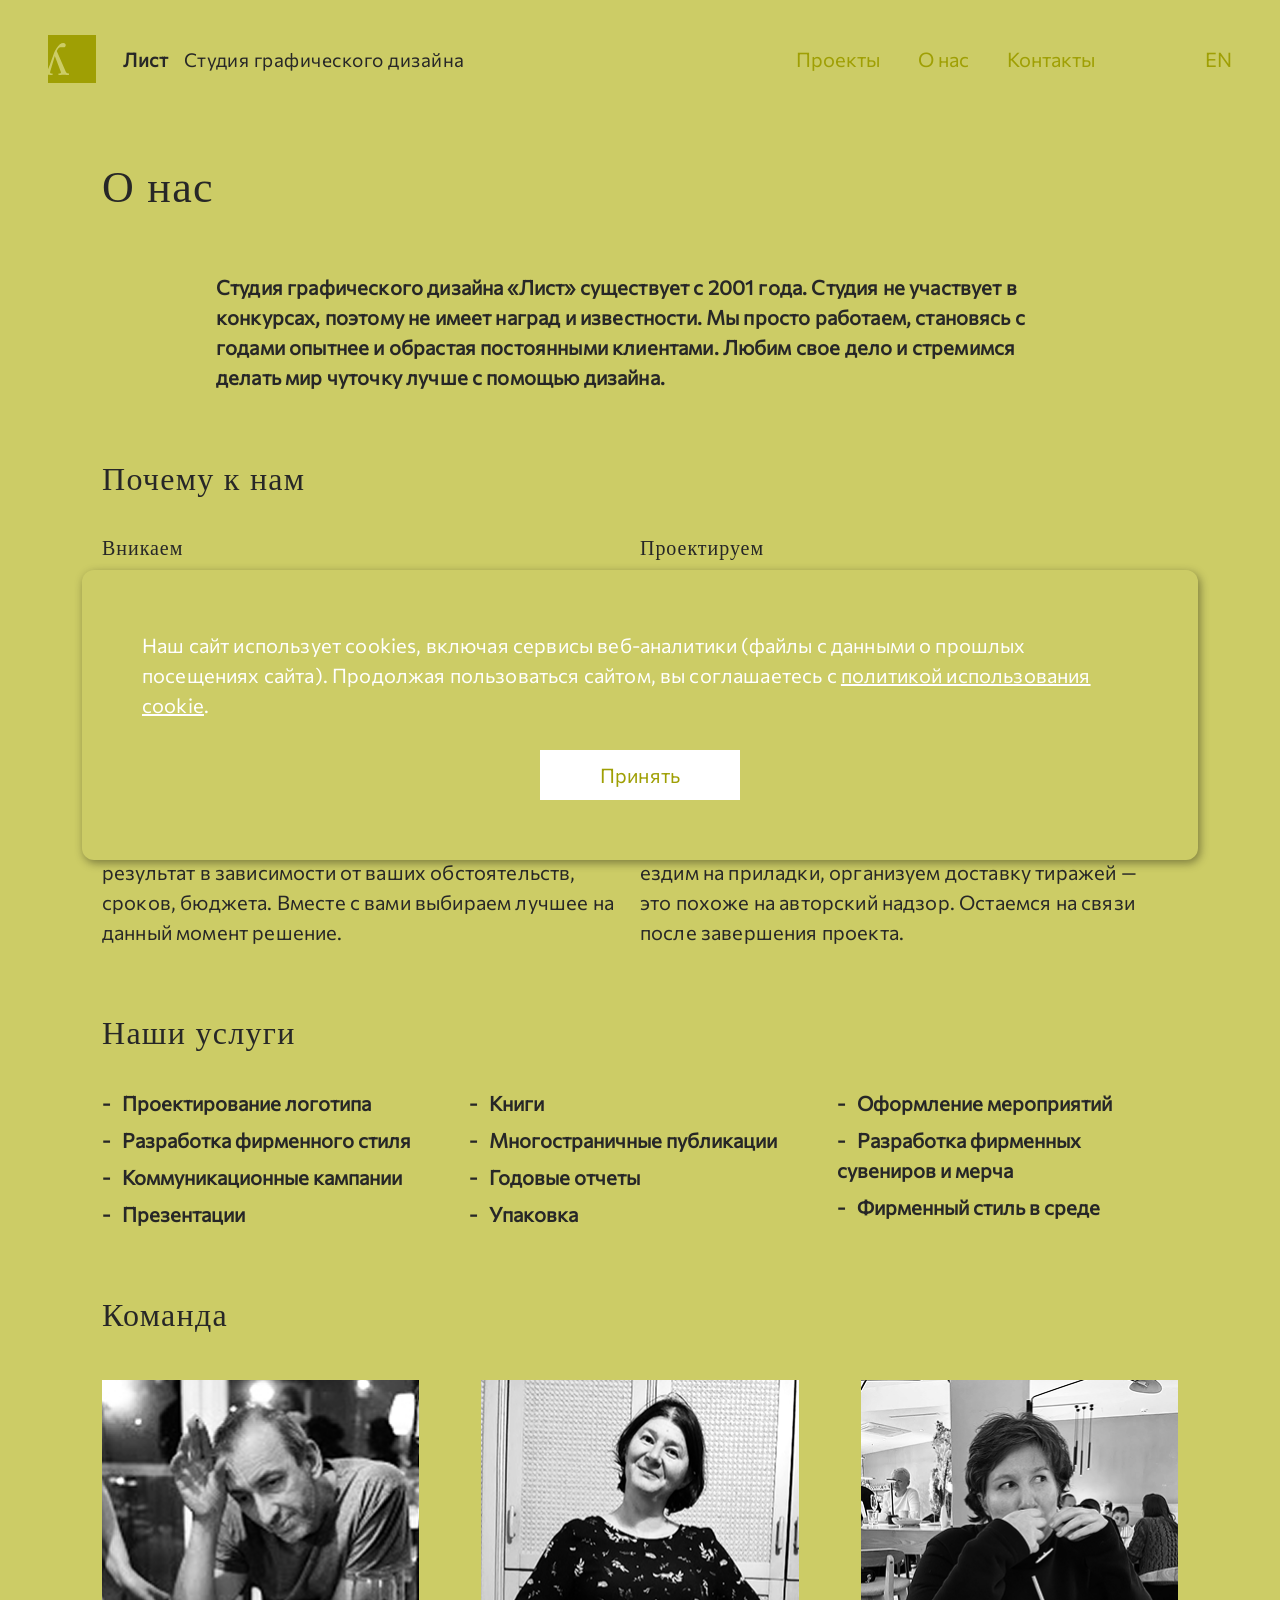
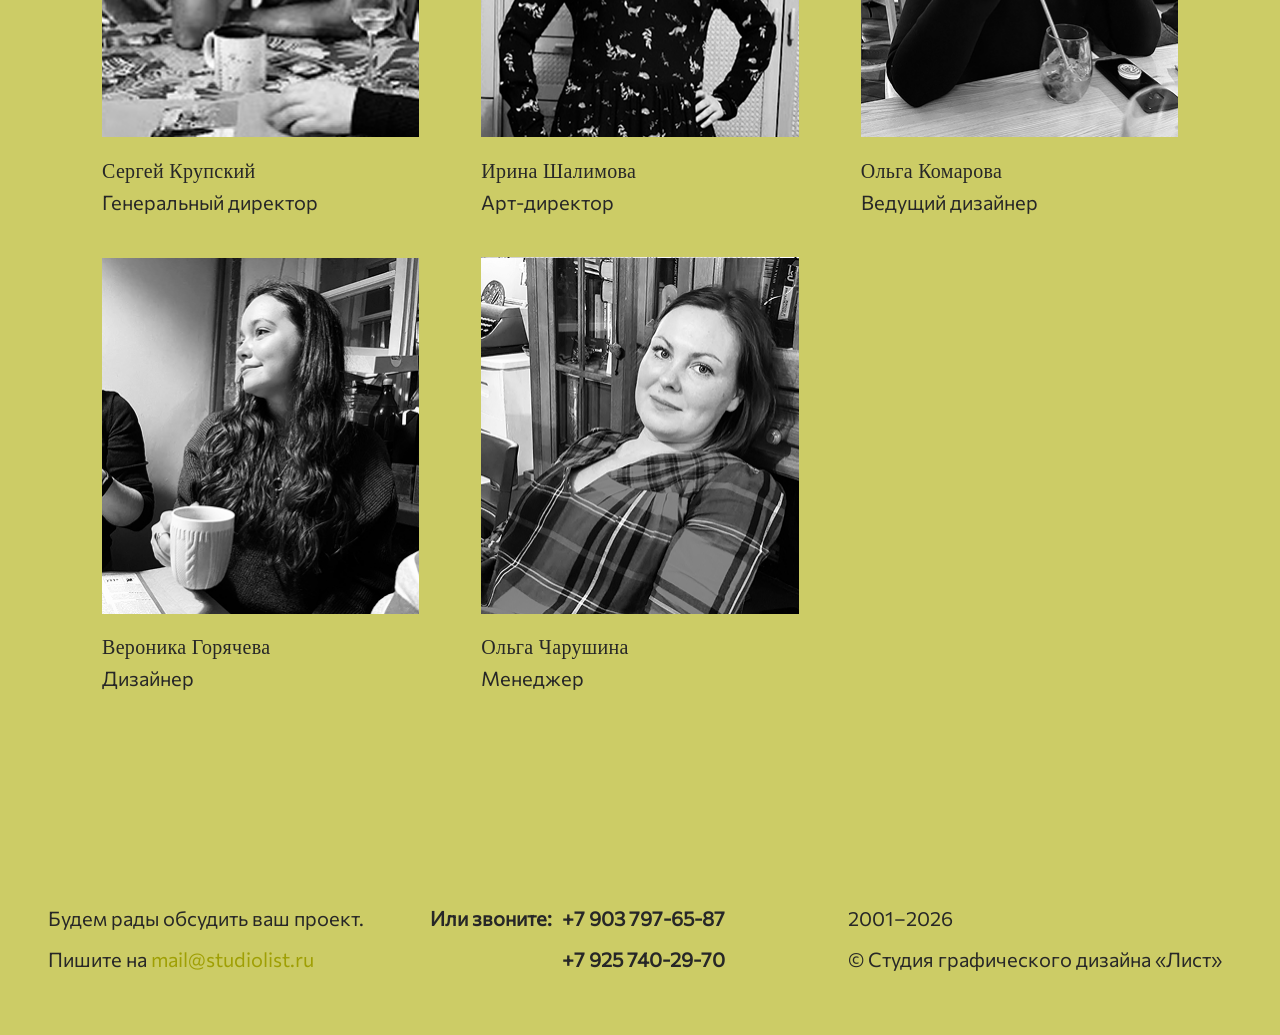
==== about.html @ 69c2a9f3 "first commit" ====
<!DOCTYPE html>
<html lang="ru">
<head>
    <meta charset="UTF-8">
    <meta name="viewport" content="width=device-width, initial-scale=1.0">
    <title>Document</title>
    <link rel="stylesheet" href="../assets/styles/normalize.css">
    <link rel="stylesheet" href="../assets/components/slider/itc-slider.css">
    <link rel="stylesheet" href="../assets/styles/main.css">
</head>
<body id="about" class="page-content">
    <!-- Header -->
    <header class="header">

        <div class="container">
            <nav class="navbar">
                <a href="/" class="logo-link">
                    <div class="logo">
                        <div class="img-logo">
                            <svg width="48" height="48" viewBox="0 0 40 40" fill="none" xmlns="http://www.w3.org/2000/svg">
                                <path d="M0 0V28.6158L1.47352 24.9114C2.45321 22.2346 3.42493 19.5658 4.40462 16.8811C5.71087 13.2324 6.19673 12.4836 7.25607 10.7787C8.95261 8.06214 10.7845 6.65206 12.7599 6.5724C13.3174 6.5485 13.7794 6.71579 14.1617 7.05835C14.5281 7.40092 14.7431 7.79924 14.7511 8.26927C14.775 8.7632 14.6635 9.16949 14.4484 9.49612C14.1219 9.96614 13.6041 10.2211 12.9112 10.2609L10.3305 10.2211C9.23138 10.2768 8.21983 11.3045 7.31979 13.328C7.30386 13.3679 7.2959 13.3997 7.27997 13.4316L14.7431 30.4402C14.9821 30.942 15.1971 31.2687 15.4042 31.4439C15.7547 31.7228 16.4397 31.9299 17.4592 32.0733V33.3639H15.5954C14.8068 33.1806 13.9546 33.093 13.0307 33.093C12.1864 33.093 11.374 33.1806 10.6014 33.3639H8.72162V32.0733H9.06412C9.41458 32.0733 9.71724 32.0574 9.98009 32.0175C10.2589 31.9697 10.458 31.8821 10.5934 31.7387C10.7129 31.5953 10.7766 31.4121 10.7766 31.189C10.7766 30.9341 10.7129 30.6871 10.5775 30.4402L5.67105 17.5901L1.87176 30.3764C1.81601 30.6075 1.75229 30.8544 1.69654 31.1173C1.69654 31.4041 1.83194 31.6351 2.11868 31.8104C2.39745 31.9857 2.88331 32.0733 3.60016 32.0733H3.81521V33.3639H1.92752C1.40183 33.1806 0.80446 33.093 0.127439 33.093C0.0796495 33.093 0.0398248 33.101 0 33.101V40H40V0H0Z" fill="#9F9F04"/>
                            </svg>
                        </div>
                        <h3 class="title-logo">
                            Лист
                        </h3>
                        <h3 class="text-logo">Студия графического дизайна</h3>
                    </div>
                </a>
                <!-- Хак для мобильного меню (checkbox) -->
                <input type="checkbox" id="menu-toggle">
                <label for="menu-toggle" class="menu-icon"></label>
                
                <ul class="menu-links">
                    <li><a href="projects.html">Проекты</a></li>
                    <li><a href="about.html">О нас</a></li>
                    <li><a href="contacts.html">Контакты</a></li>
                    <li class="lang"><a href="#">EN</a></li>
                    <div class="underbar"></div>
                </ul>
            </nav>
        </div>
    </header>



    <div class="main">

        <!-- О нас -->

        <section class="about">
            <div class="container-text">

                <h1 class="page-title">
                    О нас
                </h1>

                <div class="intro">
                    <p>
                        Студия графического дизайна «Лист» существует с 2001 года. Студия не участвует в конкурсах, поэтому не имеет наград и известности. Мы просто работаем, становясь с годами опытнее  и обрастая постоянными клиентами. Любим свое дело и стремимся делать мир чуточку лучше с помощью дизайна.
                    </p>
                </div>

                <div class="why-we">

                    <h2>Почему к нам</h2>

                    <div class="col-2">
                        <div>
                            <h3>
                                Вникаем
                            </h3>
                            <p>
                                Нам интересно то, чем вы занимаетесь. Вне зависимости от масштаба вашего бизнеса. Мы внимательно слушаем, погружаемся в детали и не бываем равнодушны. 
                            </p>
                        </div>
                        <div>
                            <h3>
                                Проектируем
                            </h3>
                            <p>
                                Мы разрабатываем как системные графические решения, так и отдельные продукты. Тщательно и грамотно. Всегда можем аргументировать, почему сделали так, а не иначе. Уделяем внимание деталям.
                            </p>
                        </div>
                        <div>
                            <h3>
                                Обсуждаем
                            </h3>
                            <p>
                                Мы предлагаем разные варианты решений и разные подходы. Ищем несколько способов получить результат в зависимости от ваших обстоятельств, сроков, бюджета. Вместе с вами выбираем лучшее на данный момент решение.
                            </p>
                        </div>
                        <div>
                            <h3>
                                Доводим до конца
                            </h3>
                            <p>
                                Помогаем вам получить результат на всех носителях, которые вам нужны. Сопровождаем производство, ездим на приладки, организуем доставку тиражей — это похоже на авторский надзор. Остаемся на связи после завершения проекта.
                            </p>
                        </div>
                    </div>
                </div>

                <div class="services">

                    <h2>Наши услуги</h2>

                    <div class="col-3">
                        <div>
                            <ul>
                                <li>Проектирование логотипа</li>
                                <li>Разработка фирменного стиля</li>
                                <li>Коммуникационные кампании</li>
                                <li>Презентации</li>
                            </ul>
                        </div>
                        <div>
                            <ul>
                                <li>Книги</li>
                                <li>Многостраничные публикации</li>
                                <li>Годовые отчеты</li>
                                <li>Упаковка</li>
                            </ul>
                        </div>
                        <div>
                            <ul>
                                <li>Оформление мероприятий</li>
                                <li>Разработка фирменных сувениров и мерча</li>
                                <li>Фирменный стиль в среде</li>
                            </ul>
                        </div>
                    </div>
                </div>


                <div class="team">
                    <h2>Команда</h2>
                    <div class="col-3">

                        <div class="team-item">
                            <img src="assets/img/team_1.png" alt="">
                            <h3>Сергей Крупский</h3>
                            <span>Генеральный директор</span>
                        </div>

                        <div class="team-item">
                            <img src="assets/img/team_2.png" alt="">
                            <h3>Ирина Шалимова</h3>
                            <span>Арт-директор</span>
                        </div>

                        <div class="team-item">
                            <img src="assets/img/team_3.png" alt="">
                            <h3>Ольга Комарова</h3>
                            <span>Ведущий дизайнер</span>
                        </div>

                        <div class="team-item">
                            <img src="assets/img/team_4.png" alt="">
                            <h3>Вероника Горячева</h3>
                            <span>Дизайнер</span>
                        </div>

                        <div class="team-item">
                            <img src="assets/img/team_5.png" alt="">
                            <h3>Ольга Чарушина</h3>
                            <span>Менеджер</span>
                        </div>

                    </div>
                </div>

            </div>
        </section>


    </div>



    <footer class="footer">
        <div class="container">
            <div class="footer-flex"><div class="footer-flex-2">
                <div class="footer-col-1">
                    <p>
                        Будем рады обсудить ваш проект.
                    </p>
                    <p>
                        Пишите на <a href="mailto:mail@studiolist.ru">mail@studiolist.ru</a>
                    </p>
                </div>
                <div class="footer-col-2">
                    <div>
                        <p>
                            Или звоните: 
                        </p>
                    </div>
                    <div>
                        <p>
                            +7 903 797-65-87
                        </p>
                        <p>
                            +7 925 740-29-70
                        </p>
                    </div>
                </div></div>
                <div class="footer-col-3">
                    <p>
                        2001–2026
                    </p>
                    <p>
                        © Студия графического дизайна «Лист» 
                    </p>
                </div>
            </div>
        </div>
    </footer>

    <!-- START Cookie-Alert -->
    <div id="cookie_note">
        <p>Наш сайт использует cookies, включая сервисы веб-аналитики (файлы с данными о прошлых посещениях сайта). Продолжая пользоваться сайтом, вы соглашаетесь с <a href="/policy-cookie.html">политикой использования cookie</a>.</p>
        <button class="button cookie_accept">Принять</button>
    </div>
    <!-- END Cookie-Alert -->

    
    <!-- Подключение JavaScript -->
    <script src="../assets/components/slider/itc-slider.js" defer></script>
    <script src="../assets/scripts/scripts.js"></script>


</body>
</html>
---- assets/components/slider/itc-slider.css ----
/**
 * ItcSlider
 * @version 1.0.1
 * @author https://github.com/itchief
 * @copyright Alexander Maltsev 2020 - 2023
 * @license MIT (https://github.com/itchief/ui-components/blob/master/LICENSE)
 * @tutorial https://itchief.ru/javascript/slider
 */

.itc-slider {
  position: relative;
}

.itc-slider-wrapper {
  overflow: hidden;
  background-color: #eee;
}

.itc-slider-items {
  display: flex;
  transition: transform 0.5s ease;
  will-change: transform;
}

.itc-slider-transition-none {
  transition: none;
}

.itc-slider-item {
  flex: 0 0 100%;
  max-width: 100%;
  user-select: none;
  will-change: transform;
}

/* кнопки влево и вправо */
.itc-slider-btn {
  position: absolute;
  top: 50%;
  display: flex;
  justify-content: center;
  align-items: center;
  width: 40px;
  height: 50px;
  color: #fff;
  text-align: center;
  background: rgb(0 0 0 / 20%);
  border: none;
  transform: translateY(-50%);
  cursor: pointer;
}

.itc-slider-btn-hide {
  display: none;
}

.itc-slider-btn-prev {
  left: 0;
}

.itc-slider-btn-next {
  right: 0;
}

.itc-slider-btn:hover,
.itc-slider-btn:focus {
  color: #fff;
  text-decoration: none;
  background: rgb(0 0 0 / 30%);
  outline: 0;
}

.itc-slider-btn::before {
  content: "";
  display: inline-block;
  width: 20px;
  height: 20px;
  background: transparent no-repeat center center;
  background-size: 100% 100%;
}

.itc-slider-btn-prev::before {
  background-image: url("data:image/svg+xml;charset=utf8,%3Csvg xmlns='http://www.w3.org/2000/svg' fill='%23fff' viewBox='0 0 8 8'%3E%3Cpath d='M5.25 0l-4 4 4 4 1.5-1.5-2.5-2.5 2.5-2.5-1.5-1.5z'/%3E%3C/svg%3E");
}

.itc-slider-btn-next::before {
  background-image: url("data:image/svg+xml;charset=utf8,%3Csvg xmlns='http://www.w3.org/2000/svg' fill='%23fff' viewBox='0 0 8 8'%3E%3Cpath d='M2.75 0l-1.5 1.5 2.5 2.5-2.5 2.5 1.5 1.5 4-4-4-4z'/%3E%3C/svg%3E");
}

/* индикаторы */
.itc-slider-indicators {
  position: absolute;
  right: 24px;
  bottom: 8px;
  z-index: 15;
  display: flex;
  justify-content: center;
  padding-left: 0;
  list-style: none;
}

.itc-slider-indicator {
  flex: 0 1 auto;
  box-sizing: content-box;
  width: 10px;
  height: 10px;
  border-radius: 50%;
  margin-right: 12px;
  margin-left: 13px;
  text-indent: -999px;
  background-color: rgb(255 255 255 / 20%);
  background-clip: padding-box;
  border: 1px solid #fff;
  cursor: pointer;
}

.itc-slider-indicator-active {
  background-color: rgb(255 255 255 / 90%);
}

.itc-slider-text {
  position: absolute;
    left: 41px;
    bottom: 24px;
  color: #fff;
}

.itc-slider-text h3 {

  font-family: 'Merriweather', serif;
  font-style: normal;
  font-weight: 100;
  font-size: 20px;
  line-height: 28px;
  color: #FFFFFF;
  letter-spacing: 0.03rem;
    margin-bottom: 12px;

}

.itc-slider-tags {
  display: flex;
}

.itc-slider-tag {
display: block;
border: 1px solid #fff;
padding: 0 8px;
margin-right: 11px;
border-radius: 15px;
font-family: 'Merriweather-Italic', serif;
font-style: italic;
font-weight: 400;
font-size: 14px;
line-height: 28px;
color: #FFFFFF;
  letter-spacing: 0.02rem;
}

@media screen and (max-width: 480px) {
  .itc-slider-text {
    display: none;
  }
}

/* ============================= */
/* FADE EFFECT */
/* ============================= */

.itc-slider-effect-fade .itc-slider-items {
  display: block;
  position: relative;
  transform: none !important;
}

.itc-slider-effect-fade .itc-slider-item {
  position: absolute;
  top: 0;
  left: 0;
  opacity: 0;
  transition: opacity 0.6s ease, filter 0.6s ease;
  width: 100%;
  filter: blur(8px);
}

.itc-slider-effect-fade .itc-slider-item.itc-slider-item-active {
  position: relative;
  opacity: 1;
  z-index: 2;
  filter: blur(0);
}
---- assets/styles/main.css ----
/* General */

:root {

    --mustard: #CCCC66;
    --mustard-dark: #9F9F04;
    --black: #272727;
    --grey: #D9D9D9;
    --grey-dark: #9D9D9D;
    --white: #fff;
    --cookie-bg-color: #E5E5E5;

    
    --accent-color: #fff;
    /* --header-color: rgba(255, 255, 255, 0.85); */
    --text-color: #272727;
    --link-menu-color: #9F9F04;
    --logo-tags-color: #CCCC66;
    --bg-img: none;
    
}


html {
    box-sizing: border-box;
}
 *, *::before, *::after {
    box-sizing: inherit;
}

body {
    display: flex;
    flex-direction: column;
    min-height: 100vh; /* Минимальная высота - вся видимая область */
    margin: 0;
    margin-top: 163px;
}

body, body .header {
    background-color: var(--accent-color);
}

.main {
  flex-grow: 1; /* Контент растягивается */
}

.footer {
  flex-shrink: 0; /* Футер не сжимается */
}

.container {
    max-width: 1440px;
    width: 100%;
    padding: 0 48px;
    margin: 0 auto;
}


.container-text {
    max-width: 1116px;
    padding: 0 20px;
    margin: 0 auto;
}


a {
    color: var(--link-menu-color);
    text-decoration: none;
}
a:hover {
    text-decoration: underline;
}

p, span {
    font-family: 'Commissioner', sans-serif;
    font-style: normal;
    font-weight: 400;
    font-size: 20px;
    line-height: 30px;
    color: var(--text-color);
    letter-spacing: 0.01rem;
    margin-top: 0;
}
p {
    margin-bottom: 10px;
}

h2 {
    font-family: 'Merriweather', serif;
    font-style: normal;
    font-weight: 400;
    font-size: 32px;
    line-height: 50px;
    color: var(--text-color);
    letter-spacing: 0.08rem;
    margin-bottom: 30px;
}

h3 {
    font-family: 'Merriweather', serif;
    font-style: normal;
    font-weight: 400;
    font-size: 20px;
    line-height: 28px;
    font-feature-settings: 'cpsp' on;
    color: var(--text-color);
    letter-spacing: 0.06rem;
    margin-bottom: 13px;
    margin-top: 0;
}

h4 {
    font-family: 'Merriweather-Italic', serif;
    font-style: italic;
    font-weight: 400;
    font-size: 20px;
    line-height: 30px;
    color: var(--text-color);
    letter-spacing: 0rem;
    margin-bottom: 7px;
    margin-top: 0;
}

h5 {
    font-family: 'Commissioner', sans-serif;
    font-style: normal;
    font-weight: bold;
    font-size: 20px;
    line-height: 30px;
    color: var(--text-color);
    letter-spacing: 0rem;
    margin-bottom: 7px;
    margin-top: 0;
}

ul li, ol li {
    font-family: 'Commissioner', sans-serif;
    font-style: normal;
    font-weight: 400;
    font-size: 20px;
    line-height: 30px;
    color: var(--text-color);
    letter-spacing: 0rem;
    margin-bottom: 7px;
}

.no-line-hover:hover {
    text-decoration: none;
}

/* Header */

.header {
    position: fixed;
    top: 0;
    left: 0;
    width: 100%;
    z-index: 1000;

    background: var(--accent-color);
    /* backdrop-filter: blur(12px);
    -webkit-backdrop-filter: blur(12px); */


    transition: 
        transform 0.35s cubic-bezier(.4,0,.2,1),
        opacity 0.35s ease;

    transform: translateY(0);
    opacity: 1;


    height: 120px;
    padding-top: 35px;

}
.header.hidden {
    transform: translateY(-100%);
    opacity: 0;
}

.logo {
    display: flex;
    height: 48px;
}

.logo-link{
    display: flex;
    -webkit-transition: 0.5s ease;
    text-decoration: none;
}
.logo-link:hover {
    text-decoration: none;
}

.img-logo > * {
    width: 48px;
    height: 48px;
    /* background-color: var(--logo-tags-color); */
    margin-right: 27px;
}

.title-logo,.text-logo {
    letter-spacing: 0.03rem;
    margin-top: 10px;
    font-weight: 400;
    font-size: 19px;
    font-family: Commissioner, sans-serif;
    font-weight: 400;
    line-height: 30px;
}

.title-logo {
    margin-right: 15px;
    letter-spacing: 0.04rem;
    font-weight: 900;
    font-family: Commissioner, sans-serif;
}

/* Navbar */

.navbar {
    display: flex;
    justify-content: space-between;
}

.menu-links {
    margin: 9px 0 0 0;
    list-style: none;
    letter-spacing: 0rem;
    position: relative;
    padding-left: 0;
}

.menu-links a {
    text-decoration: none;
}


.underbar{
  width: 0;
  height: 5px;
  background: rgba(100,100,200,0);
  bottom: 0;
  position: absolute;
  -webkit-transition: 0.5s ease;
}

.menu-links li {
  float: left;
  padding: 0 19px;
  -webkit-transition: 0.5s ease;
  font-size: 20px;
    letter-spacing: 0rem;

}


  .menu-links li:nth-of-type(1):hover ~ .underbar{
    right: 356px;
    width: 82px;
    background: var(--link-menu-color);
  }

  .menu-links li:nth-of-type(2):hover ~ .underbar{
    right: 266px;
    width: 50px;
    background: var(--link-menu-color);
  }
  .menu-links li:nth-of-type(3):hover ~ .underbar{
    right: 137px;
    width: 89px;
    height: 1px;
    background: var(--link-menu-color);
  }
  .menu-links li:nth-of-type(4):hover ~ .underbar{
    right: 0px;
    width: 25px;
    height: 1px;
    background: var(--link-menu-color);
  }

.menu-links a, .menu-links a:hover {
    text-decoration: none;
    color: var(--link-menu-color);
}

.menu-links li.lang {
    padding: 0 0 0 91px;
}

#menu-toggle, .menu-icon {
    display: none;
    width: 30px;
    height: 13px;
    position: relative;
    cursor: pointer;
    margin-top: 15px;
}
.menu-icon::before,
.menu-icon::after {
    content: "";
    position: absolute;
    left: 0;
    width: 100%;
    height: 2px;
    background-color: var(--link-menu-color);
  transition: all 0.5s ease-in-out;
}
.menu-icon::after {
    bottom:0;
}

#menu-toggle:checked ~ .menu-icon::before {
  transform: translateY(3px) rotate(45deg); /* Поворот верхней */
}

#menu-toggle:checked ~ .menu-icon::after {
  transform: translateY(-8px) rotate(-45deg); /* Поворот нижней */
}

/* section */

h1.main-title {
    margin-top: 10px;
    letter-spacing: 0.06rem;
    font-family: 'Merriweather', serif;
    font-style: normal;
    font-weight: 400;
    font-size: 32px;
    line-height: 50px;
    color: var(--text-color);
}

.page-title {
    margin: 0 0 0 21px;
    letter-spacing: 0.08rem;
    font-family: 'Merriweather', serif;
    font-style: normal;
    font-weight: 400;
    font-size: 44px;
    color: var(--text-color);
}
.container-text .page-title {
    margin: 0;
}


/* Footer */

.footer {
    margin-bottom: 50px;
    margin-top: 177px;
}

.footer p {
    font-family: 'Commissioner', sans-serif;
    font-style: normal;
    font-weight: 400;
    font-size: 20px;
    line-height: 30px;
    color: var(--text-color);
    letter-spacing: 0rem;
    margin: 0 10px 11px 0;
}

.footer .footer-col-2 p {
    white-space: nowrap;
}

.footer-flex, .footer-flex-2 {
    display: flex;
    justify-content: space-between;
    gap: 40px;
    align-items: flex-end;
}

.footer-flex-2 {
    width: 58%;
}

.footer-col-2 {
    display: flex;
    flex-wrap: wrap;
}

.footer-col-2 p {
    font-weight: bold;
}


/* Slider */

.slider-main {
    position: relative;
    margin-top: 40px;
}

.slider-main .itc-slider-item {
  flex: 0 0 100%;
}
.slider-main .itc-slider-item img {
  width: 100%;
}

/* Gallery */

.gallery {
    margin-top: 56px;
}

.gallery-row {
    display: flex;
    gap: 24px;
  justify-content: space-between;
}

.gallery-item {
    margin-bottom: 34px;
    -webkit-transition: 0.5s ease;
}

.gallery-item img {
    width: 100%;
    align-self: center;
  -webkit-transition: 0.5s ease;
}

.gallery-row:nth-child(odd) .gallery-item:first-child,
.gallery-row:nth-child(even) .gallery-item:last-child {
    max-width: 888px;
    width: 67.27%;
}

.gallery-row:nth-child(odd) .gallery-item:last-child,
.gallery-row:nth-child(even) .gallery-item:first-child {
    max-width: 432px;
    width: 32.73%;
}

.gallery-item-title {
    font-family: 'Merriweather', serif;
    font-style: normal;
    font-weight: 400;
    font-size: 20px;
    line-height: 28px;
    color: var(--text-color);
    letter-spacing: 0.02rem;
    margin: 6px 0;
}

.gallery-item img:hover {
    transform: scale(1.03);

}



/* Behance */

.behance {
    margin: 57px auto 0;
}

.behance-text {
    font-family: 'Commissioner', sans-serif;
    font-style: normal;
    font-weight: 400;
    font-size: 20px;
    line-height: 30px;
    color: var(--text-color);
    letter-spacing: 0.02rem;
    margin: 0;
    text-align: center;
}


/* about */

body#about, body#about .header {
    background-color: var(--logo-tags-color);
}

.about .intro {
    margin: 58px auto 62px;
    max-width: 848px;
}


.col-2 {
    display: flex;
    flex-wrap: wrap;
    gap: 26px;
}
.col-2 > * {
  width:calc( ( 100% - 52px ) / 2 );
}

.why-we .col-2 > * {
    margin-bottom: 25px;
}

.why-we .col-2 {
    margin-bottom: 25px;
}

.services {
    margin-bottom: 54px;
}

.col-3 {
    display: flex;
    flex-wrap: wrap;
    gap: 26px;
}
.col-3 > * {
  width:calc( ( 100% - 52px ) / 3 );
}

.services ul li {
    font-weight: bold;
}

.services ul {
  list-style-type: none;
  margin: 0;
  padding: 0; 
}

.services ul li::before {
    content: "-";
    color: var(--text-color);
    font-weight: bold;
    display: inline-block;
    width: 1em;
}

.team {
    margin-bottom: 33px;
}

.team h3 {
    letter-spacing: 0.02rem;
    margin-top: 15px;
    margin-bottom: 2px;
}
.team span {
    letter-spacing: 0rem;
}

.team .col-3 {
    gap: 62px;
    row-gap: 30px;
}
.team  .col-3 > * {
  width:calc( ( 100% - 124px ) / 3 );
}

.team img {
    width: 100%;
}

.team-item {
    margin-top: 10px;
}

/* cookie */

body#cookie, body#cookie .header {
    background-color: var(--cookie-bg-color);
}

.cookie-list {
    margin-left: 50px;
}

.cookie-list h2 {
    letter-spacing: 0.06rem;
    margin-bottom: 20px;
}
.cookie-list li {
    margin-bottom: 38px;
}

.cookie-list li::marker {
    font-family: 'Merriweather', serif;
    font-style: normal;
    font-weight: 400;
    font-size: 27px;
    line-height: 50px;
    color: var(--text-color);
    letter-spacing: 0.08rem;
}

#cookie_note {
    /* display: none; */
    /* bottom: 40px; */
    display: flex;
    bottom: -400px;
    -webkit-transition: 1.5s ease;

    position: fixed;
    flex-wrap: wrap;
    flex-direction: column;
    left: 50%;
    z-index: 100;
    margin: 0 auto;
    max-width: 1116px;
    width: 90%;
    transform: translateX(-50%);
    padding: 60px;
    background-color: var(--logo-tags-color);
    border-radius: 12px;
    box-shadow: 2px 3px 10px rgba(0, 0, 0, 0.4);
}

#cookie_note p {
    color: rgb(255, 255, 255);
}

#cookie_note a {
    color:#fff;
    text-decoration: underline;
}

.cookie_accept {
    cursor: pointer;
    background-color: #fff;
    border: none;
    padding: 10px 60px;
    color: var(--link-menu-color);
    margin: 20px auto 0;
    font-family: 'Commissioner', sans-serif;
    font-style: normal;
    font-weight: 400;
    font-size: 20px;
    line-height: 30px;
    letter-spacing: 0.01rem;
}

#cookie_note.show {
    display: flex;
    bottom: 40px;
}


/* Contacts */

.contacts .intro {
    max-width: 848px;
}
.contacts .intro h2 {
    margin-bottom: 50px;
}
.contacts .intro .col-2 div:last-child p:first-child {
    font-weight: normal;
}

/* Project */

.introtag {
    display: flex;
    gap: 20px;
    margin-top: 57px;
    margin-left: 21px;
}
.p-tags {
    max-width: 40%;
    width: 100%;
}
.p-intro p {
    font-weight: bold;
}
.main-tags, .second-tags {
    display: flex;
    flex-wrap: wrap;
    gap: 0;
    row-gap: 10px;
}
.tag-project {
    display: block;
    border: 1px solid var(--logo-tags-color);
    padding: 0 8px;
    margin-right: 11px;
    border-radius: 15px;
    font-family: 'Merriweather-Italic', serif;
    font-style: italic;
    font-weight: 400;
    font-size: 14px;
    line-height: 28px;
    color: var(--logo-tags-color);
    letter-spacing: 0.02rem;
    white-space: nowrap;
}
.second-tags {
    margin-top: 10px;
}

.hero-img img {
    margin-top: 60px;
    width: 100%;
}

.p-description {
    margin-top: 56px;
    max-width: 848px;
    margin-left: 34%;
}
.p-description p {
    margin-bottom: 12px;
    letter-spacing: 0;
}

.p-gallery {
    margin-top: 71px;
}
.p-gallery-row-1,
.p-gallery-row-2 {
    margin-bottom: 25px;
}
.p-gallery-item  img {
    width: 100%;
}
.p-gallery-row-2 {
    display: flex;
    gap: 25px;
  justify-content: space-between;
}

.p-details {
    margin-top: 67px;
    display: flex;
    gap: 26px;
    row-gap: 0;
}
.p-details > * {
    width:calc( ( 100% - 52px ) / 3 );
}

.p-detail-1 > *,
.p-detail-2 > *,
.p-detail-3 > * {
    display: flex;
    gap: 10px;
    margin-bottom: 3px;
    white-space: nowrap;
}

.p-detail-3 > * {
    flex-direction: column;
    flex-wrap: wrap;
    row-gap: 0;
    margin-bottom: 10px;
}
.p-detail-3 h4 {
    margin-bottom: 0;
}
.p-detail-3 h5 {
    margin-bottom: 0;
    white-space: wrap;
}


/* Services */


.intro {
    margin: 58px auto 62px;
}

.intro p {
    font-weight: bold;
}


/* Media */

@view-transition {
  navigation: auto;
}

@font-face {
    font-family: "Commissioner"; 
    src: url("./fonts/Commissioner.ttf") format("truetype"); 
    font-style: normal; 
    font-weight: normal; 
}

@font-face {
  font-family: "Merriweather";
  src: url("fonts/Merriweather-VariableFont.ttf");
  font-weight: normal;
}

@font-face {
  font-family: "Merriweather-Italic";
  src: url("fonts/Merriweather-Italic-VariableFont.ttf");
  font-weight: normal;
}

@media screen and (max-width: 1000px) {

    /* General */

    body {
        margin-top: 158px;
    }

    .container {
        padding: 0 30px;
    }

    /* Header */

    .header {
        height: 115px;
        padding-top: 30px;
    }

    .text-logo {
        display: none;
    }

    /* Footer */
    
    .footer-flex-2 {
        width: 100%;
    }

    /* Gallery */

    .gallery-row {
        gap: 20px;
    }

    /* Project */

    .introtag {
        display: flex;
        gap: 20px;
        margin-top: 57px;
        margin-left: 0;
    }
    .p-tags {
        max-width: 100%;
        width: 100%;
    }
    .introtag > * {
    width:calc( ( 100% - 40px ) / 2 );
    }
    .p-description {
        margin-left: 20px;
        margin-right: 20px;
    }
    
}

@media screen and (max-width: 768px) {

    /* General */

    body {
        margin-top: 110px;
    }
    
    .container {
        padding: 0 20px;

    .page-title {
        margin: 0 auto;
        text-align: center;
    }
    }

    /* Header */

    .header {
        height: 85px;
        padding-top: 20px;
        font-size: 16px;
    }

    .title-logo, .text-logo {
        margin-top: 5px;
    }
    
    .text-logo {
        display: block;
    }
    
    .img-logo > * {
        width: 40px;
        height: 40px;
    }

  .menu-links {
    height: 100%;
    transition: right 0.5s ease;
    position: fixed;
    right: -370px;
    width: 360px;
    height: 100vh;
    display: flex;
    top: 65px;
    flex-direction: column;
    background-color: var(--logo-tags-color);
    color: #fff;
    z-index: 100;
    padding: 57px 70px;
  }

  .menu-links li {
    padding: 0 0 15px 0;
    font-size: 24px;
    font-weight: bold;
  }

  .menu-links li.lang {
    padding: 45px 0 0 0;
    margin: 0;
  }

  .menu-links li a {
    color: #fff;
  }

  .menu-icon {
    display: block; /* Показываем бургер-иконку */
    cursor: pointer;
  }

  /* Показываем меню при клике на checkbox */
    #menu-toggle:checked ~ .menu-links {
    display: flex;
    right: 0px;
  }

  /* Footer */

  .footer-flex {
    align-items: start;
    flex-wrap: wrap;
  }
  .footer-flex-2 {
    align-items: start;
    flex-wrap: nowrap;
  }
  
  .footer-col-1 {
    flex-grow: 2;
  }
  
    .footer-col-2 {
        flex-grow: 1;
    }

  /* Slider */

  .slider-main .itc-slider-item img {
        height: 350px;
        object-fit: cover;
    }


    /* About */

    
    .col-3, .team .col-3 {
        gap: 40px;
    }
    .col-3 > *, .team  .col-3 > * {
    width:calc( ( 100% - 40px ) / 2 );
    }

    /*Cookie  */

    #cookie_note {
        padding: 30px;
        width: 95%;
    }
        
    #cookie_note.show {
        bottom: 20px;
    }

    
    /* Project */

    
    .introtag {
        display: flex;
        flex-direction: column;
        gap: 20px;
    }
    .introtag > * {
    width:100%;
    }

    .p-gallery {
        margin-top: 51px;
    }
    .p-description {
        margin-top: 46px;
    }

    .p-details {
        flex-wrap: wrap;
        gap: 40px;
    }
    .p-details > * {
    width:calc( ( 100% - 40px ) / 2 );
    }
    
    
}

@media screen and (max-width: 480px) {

    /* General */

    body {
        margin-top: 106px;
    }
    
    .container, .container-text {
        padding: 0 15px;
    }

    h2 {
        margin-bottom: 21px;
    }
    
    h3 {
        letter-spacing: 0rem;
    }
    

    p {
        font-size: 18px;
        line-height: 26px;
    }

    .page-title {
        font-size: 36px;
    }

    p, span {
        font-size: 18px;
    }

    h2 {
        font-size: 28px;
    }

    /* Header */
    
    .header {
        height: 80px;
        font-size: 14px;
    }

    .title-logo, .text-logo {
        margin-top: 2px;
    }
    
    .text-logo {
        display: none;
    }
    
    .img-logo > * {
        width: 36px;
        height: 36px;
    }

    #menu-toggle, .menu-icon {
        margin-top: 13px;
    }

    /* section */

    .main-title {
        font-size: 20px;
    }
    
    /* Footer */
 
    .footer {
        margin-top: 120px;
    }

    .footer-flex-2 {
        gap: 15px;
    }

    .footer p {
        font-size: 18px;
    }

    /* Slider */

    .slider-main .container {
        padding: 0;
    }
    
    /* Gallery */

    .gallery-row {
        flex-direction: column;
        gap: 0;
    }

    .gallery-item-title {
        font-size: 16px;
    }

    .gallery-item {
        margin-bottom: 30px;

    }
    
    .gallery-row:nth-child(odd) .gallery-item:first-child,
    .gallery-row:nth-child(even) .gallery-item:last-child,
    .gallery-row:nth-child(odd) .gallery-item:last-child,
    .gallery-row:nth-child(even) .gallery-item:first-child {
        width: 100%;
        max-width: 100%;
    }
    
    .gallery-item img {
        object-fit: cover;
        width: 100%;
        height: 297px;
    }

    /* Behance */

    .behance-text {
        font-size: 18px;
    }

    /* About */

    
    .col-2, .col-3, .team .col-3 {
        gap: 0;
        flex-direction: column;
    }

    .col-3 {
        align-items: center;
        justify-content: center;}

    .col-2 > *, .col-3 > *, .team  .col-3 > * {
        width:auto;flex: 1;
    }


    .team {
        margin-bottom: 0px;
    }

    .team-item:first-child  {
        margin-top: 18px;
    }

    .team-item  {
        margin-top: 40px;
    }

    .team-item img {
        max-width: 220px;
    }
    
    .intro {
        margin-top: 48px;
        margin-bottom: 33px;
    }

    .why-we .col-2 > * {
        margin-bottom: 19px;
    }

    .why-we .col-2 div:last-child {
        margin-bottom: 6px;
    }

    .services {
        margin-bottom: 37px;
    }

    .services h2 {
        margin-bottom: 30px;
    }

    .services > ul:first-child {
        margin-top: 9px;
    }

    .services .col-3 > * {
        max-width: 336px;
        width: 100%;
    }

    .services li {
        margin-bottom:6px;
    }

    /* cookie */

    .cookie-list {
        margin-left: 20px;
    }
    .cookie-list h2 {
        font-size: 25px;
        margin-top: 50px;
        line-height: 30px;
    }
    .cookie-list li::marker {
        font-size: 22px;
    }


    /* Project */
    
    .p-details {
        flex-direction: column;
        gap: 40px;
    }
    .p-details > * {
        width:100%;
    }
    .p-gallery-row-2 {
        flex-direction: column;
    }
    .p-description {
        margin-left: 0;
        margin-right: 0;
    }
}

@media screen and (max-width: 360px) {

    /* General */

    body {
        margin-top: 96px;
    }
    
    .container {
        padding: 0 10px;
    }
    
    /* Header */

    .header {
        height: 80px;
    }
    
    .text-logo {
        display: none;
    }

    .menu-links {
        width: 100%;
    }

    /* Footer */
    
    .footer p {
        font-size: 17px;
    }

    /* Slider */

    .slider-main .container {
        padding: 0;
    }

  /* Footer */

  .footer-flex-2 {
    flex-wrap: wrap;
  }


    /* cookie */

    .cookie-list {
        margin-left: 0;
    }


}
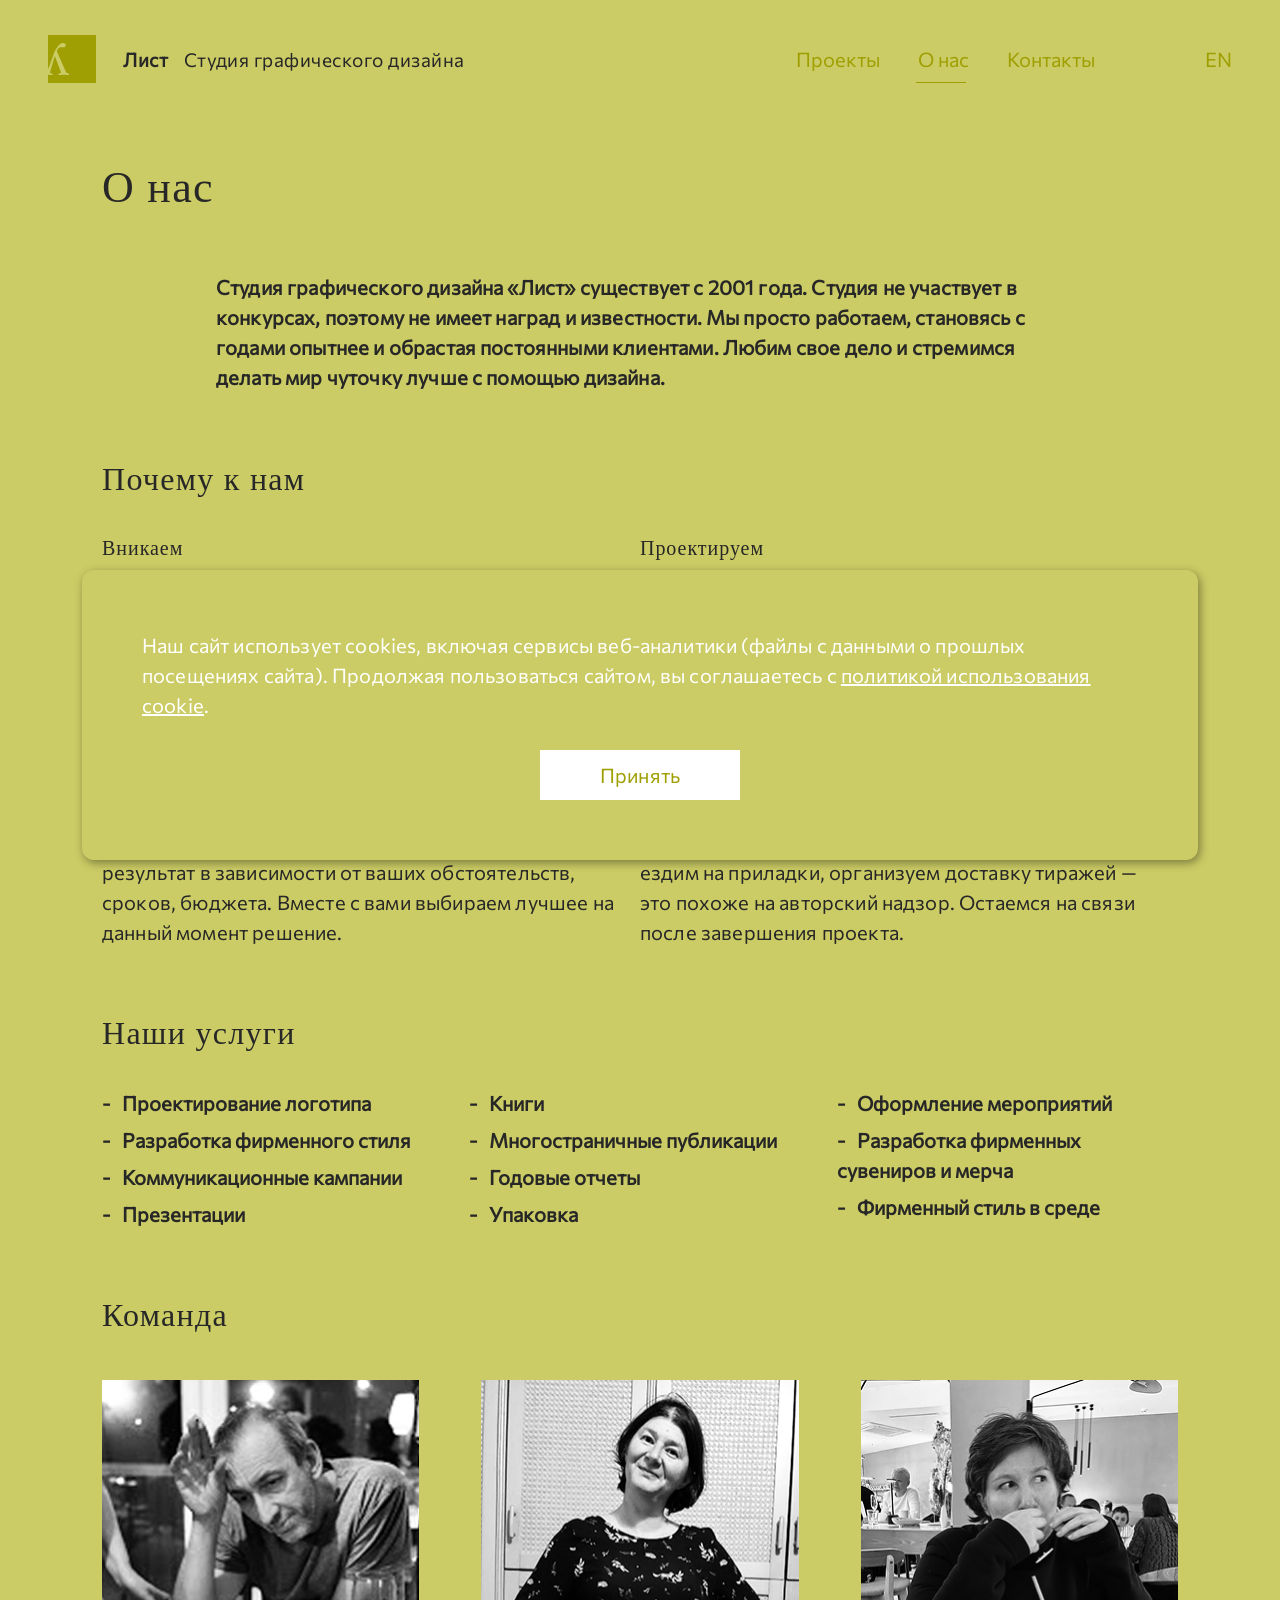
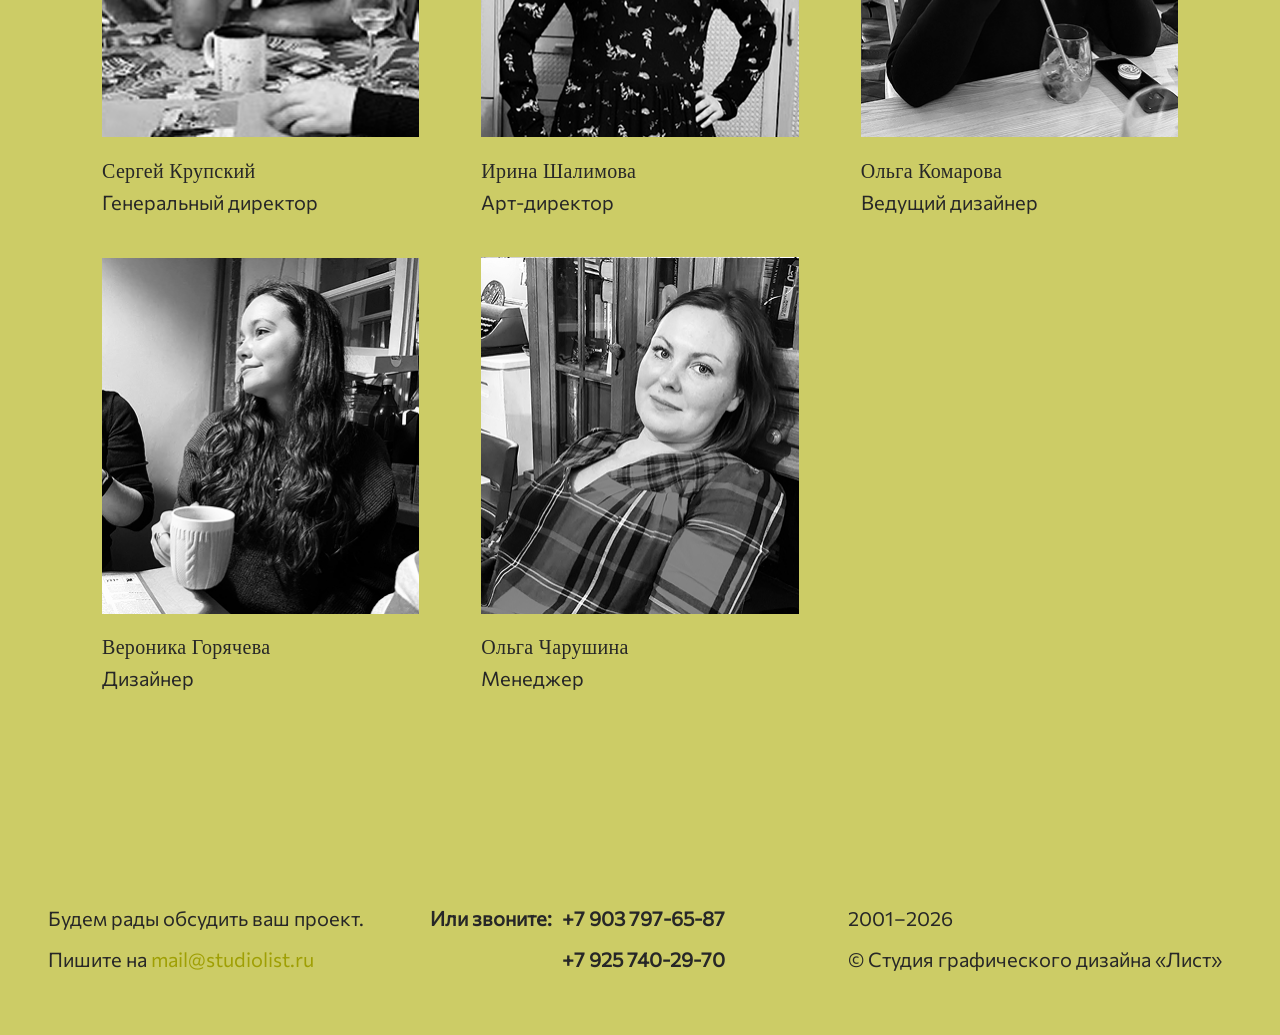
==== commit 758ea9da: "pravki" ====
--- a/about.html
+++ b/about.html
@@ -3,10 +3,10 @@
 <head>
     <meta charset="UTF-8">
     <meta name="viewport" content="width=device-width, initial-scale=1.0">
-    <title>Document</title>
-    <link rel="stylesheet" href="../assets/styles/normalize.css">
-    <link rel="stylesheet" href="../assets/components/slider/itc-slider.css">
-    <link rel="stylesheet" href="../assets/styles/main.css">
+    <title>Лист - студия графического дизайна / О нас</title>
+    <link rel="stylesheet" href="assets/styles/normalize.css">
+    <link rel="stylesheet" href="assets/components/slider/itc-slider.css">
+    <link rel="stylesheet" href="assets/styles/main.css">
 </head>
 <body id="about" class="page-content">
     <!-- Header -->
@@ -14,7 +14,7 @@
 
         <div class="container">
             <nav class="navbar">
-                <a href="/" class="logo-link">
+                <a href="index.html" class="logo-link">
                     <div class="logo">
                         <div class="img-logo">
                             <svg width="48" height="48" viewBox="0 0 40 40" fill="none" xmlns="http://www.w3.org/2000/svg">
@@ -33,7 +33,7 @@
                 
                 <ul class="menu-links">
                     <li><a href="projects.html">Проекты</a></li>
-                    <li><a href="about.html">О нас</a></li>
+                    <li class="active"><a href="about.html">О нас</a></li>
                     <li><a href="contacts.html">Контакты</a></li>
                     <li class="lang"><a href="#">EN</a></li>
                     <div class="underbar"></div>
@@ -218,15 +218,15 @@
 
     <!-- START Cookie-Alert -->
     <div id="cookie_note">
-        <p>Наш сайт использует cookies, включая сервисы веб-аналитики (файлы с данными о прошлых посещениях сайта). Продолжая пользоваться сайтом, вы соглашаетесь с <a href="/policy-cookie.html">политикой использования cookie</a>.</p>
+        <p>Наш сайт использует cookies, включая сервисы веб-аналитики (файлы с данными о прошлых посещениях сайта). Продолжая пользоваться сайтом, вы соглашаетесь с <a href="policy-cookie.html">политикой использования cookie</a>.</p>
         <button class="button cookie_accept">Принять</button>
     </div>
     <!-- END Cookie-Alert -->
 
     
     <!-- Подключение JavaScript -->
-    <script src="../assets/components/slider/itc-slider.js" defer></script>
-    <script src="../assets/scripts/scripts.js"></script>
+    <script src="assets/components/slider/itc-slider.js" defer></script>
+    <script src="assets/scripts/scripts.js"></script>
 
 
 </body>
--- a/assets/components/slider/itc-slider.css
+++ b/assets/components/slider/itc-slider.css
@@ -155,6 +155,14 @@
 line-height: 28px;
 color: #FFFFFF;
   letter-spacing: 0.02rem;
+  transition: 0.2s ease;
+}
+
+.itc-slider-tag:hover {
+  background-color: var(--logo-tags-color);
+  color: #fff;
+  border-color: transparent;
+  text-decoration: none;
 }
 
 @media screen and (max-width: 480px) {
--- a/assets/styles/main.css
+++ b/assets/styles/main.css
@@ -12,7 +12,7 @@
 
     
     --accent-color: #fff;
-    /* --header-color: rgba(255, 255, 255, 0.85); */
+    --header-color: rgba(255, 255, 255, 0.85);
     --text-color: #272727;
     --link-menu-color: #9F9F04;
     --logo-tags-color: #CCCC66;
@@ -66,6 +66,7 @@
 a {
     color: var(--link-menu-color);
     text-decoration: none;
+    transition: 0.2s ease;
 }
 a:hover {
     text-decoration: underline;
@@ -157,8 +158,8 @@
     width: 100%;
     z-index: 1000;
 
-    background: var(--accent-color);
-    /* backdrop-filter: blur(12px);
+    /* background: var(--header-color);
+    backdrop-filter: blur(12px);
     -webkit-backdrop-filter: blur(12px); */
 
 
@@ -186,7 +187,7 @@
 
 .logo-link{
     display: flex;
-    -webkit-transition: 0.5s ease;
+    transition: 0.5s ease;
     text-decoration: none;
 }
 .logo-link:hover {
@@ -239,44 +240,59 @@
 
 .underbar{
   width: 0;
-  height: 5px;
-  background: rgba(100,100,200,0);
+  height: 1px;
   bottom: 0;
+  right:0;
   position: absolute;
-  -webkit-transition: 0.5s ease;
+  transition: 0.5s ease;
 }
 
 .menu-links li {
   float: left;
   padding: 0 19px;
-  -webkit-transition: 0.5s ease;
+  transition: 0.5s ease;
   font-size: 20px;
     letter-spacing: 0rem;
-
-}
-
-
-  .menu-links li:nth-of-type(1):hover ~ .underbar{
+}
+
+
+  .menu-links li:nth-of-type(1).active ~ .underbar  {
     right: 356px;
     width: 82px;
     background: var(--link-menu-color);
   }
 
-  .menu-links li:nth-of-type(2):hover ~ .underbar{
+  .menu-links li:nth-of-type(2).active ~ .underbar  {
     right: 266px;
     width: 50px;
     background: var(--link-menu-color);
   }
-  .menu-links li:nth-of-type(3):hover ~ .underbar{
+  .menu-links li:nth-of-type(3).active ~ .underbar  {
     right: 137px;
     width: 89px;
-    height: 1px;
+    background: var(--link-menu-color);
+  }
+
+
+  .menu-links li:nth-of-type(1):hover ~ .underbar  {
+    right: 356px;
+    width: 82px;
+    background: var(--link-menu-color);
+  }
+
+  .menu-links li:nth-of-type(2):hover ~ .underbar  {
+    right: 266px;
+    width: 50px;
+    background: var(--link-menu-color);
+  }
+  .menu-links li:nth-of-type(3):hover ~ .underbar {
+    right: 137px;
+    width: 89px;
     background: var(--link-menu-color);
   }
   .menu-links li:nth-of-type(4):hover ~ .underbar{
     right: 0px;
     width: 25px;
-    height: 1px;
     background: var(--link-menu-color);
   }
 
@@ -417,13 +433,17 @@
 
 .gallery-item {
     margin-bottom: 34px;
-    -webkit-transition: 0.5s ease;
+    transition: 0.5s ease;
+}
+.gallery-item a {
+    display: flex;
+    overflow: hidden;
 }
 
 .gallery-item img {
     width: 100%;
     align-self: center;
-  -webkit-transition: 0.5s ease;
+  transition: 0.5s ease;
 }
 
 .gallery-row:nth-child(odd) .gallery-item:first-child,
@@ -446,11 +466,11 @@
     line-height: 28px;
     color: var(--text-color);
     letter-spacing: 0.02rem;
-    margin: 6px 0;
+    margin: 9px 0px 7px;
 }
 
 .gallery-item img:hover {
-    transform: scale(1.03);
+    transform: scale(1.04);
 
 }
 
@@ -597,7 +617,7 @@
     /* bottom: 40px; */
     display: flex;
     bottom: -400px;
-    -webkit-transition: 1.5s ease;
+    transition: 1.5s ease;
 
     position: fixed;
     flex-wrap: wrap;
@@ -691,6 +711,15 @@
     color: var(--logo-tags-color);
     letter-spacing: 0.02rem;
     white-space: nowrap;
+    transition: 0.2s ease;
+}
+
+.tag-project:hover {
+    background-color: var(--logo-tags-color);
+    color: #fff;
+    border-color: transparent;
+    transition: 0.2s ease;
+    text-decoration: none;
 }
 .second-tags {
     margin-top: 10px;
@@ -772,6 +801,27 @@
     font-weight: bold;
 }
 
+.scroll-animate {
+  opacity: 0;
+  transform: translateY(120px);
+  transition: 
+    transform 0.7s cubic-bezier(.22,.61,.36,1),
+    opacity 0.5s ease;
+  will-change: transform, opacity;
+}
+
+.scroll-animate.is-visible {
+  opacity: 1;
+  transform: translateY(0);
+}
+
+/* отключение анимации */
+.scroll-animate.no-animation {
+  transition: none !important;
+}
+
+.scroll-animate:nth-child(1) { transition-delay: 0.1s; }
+.scroll-animate:nth-child(2) { transition-delay: 0.3s; }
 
 /* Media */
 
@@ -781,7 +831,7 @@
 
 @font-face {
     font-family: "Commissioner"; 
-    src: url("./fonts/Commissioner.ttf") format("truetype"); 
+    src: url("fonts/Commissioner.ttf") format("truetype"); 
     font-style: normal; 
     font-weight: normal; 
 }
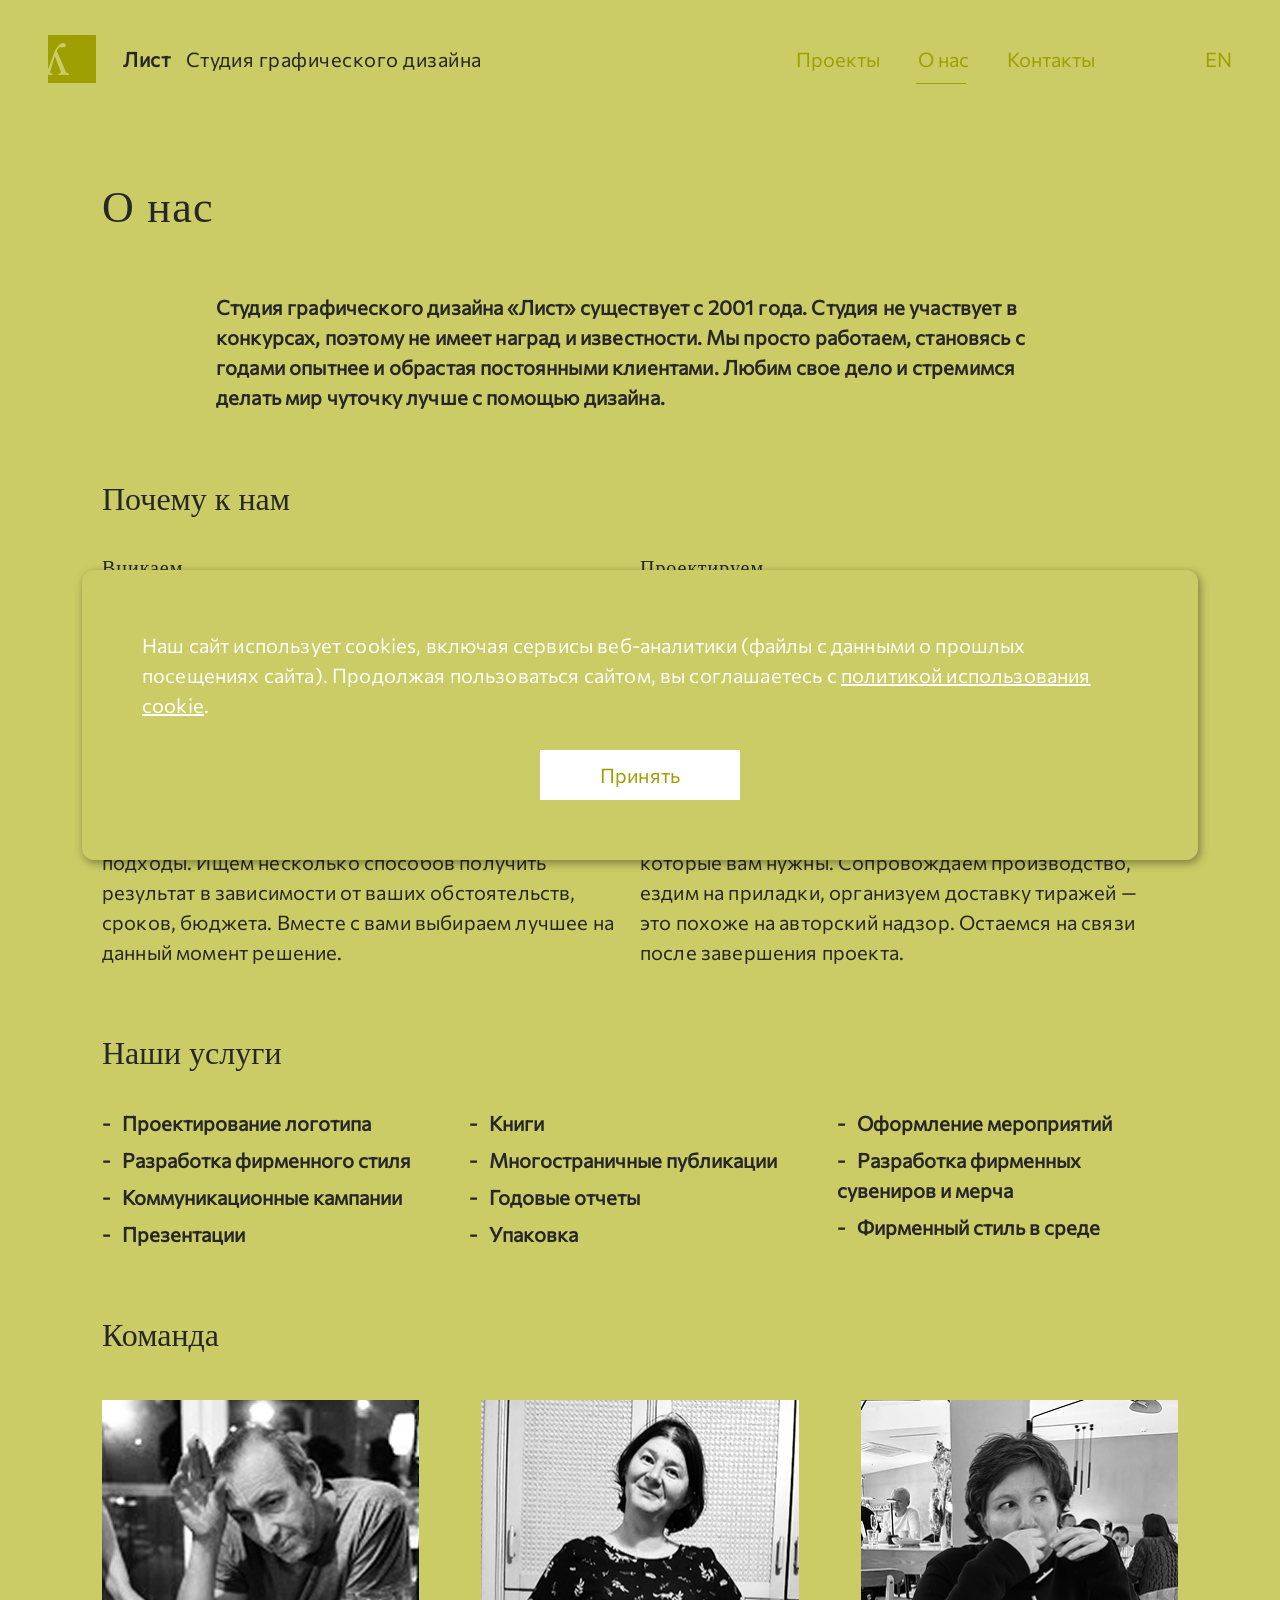
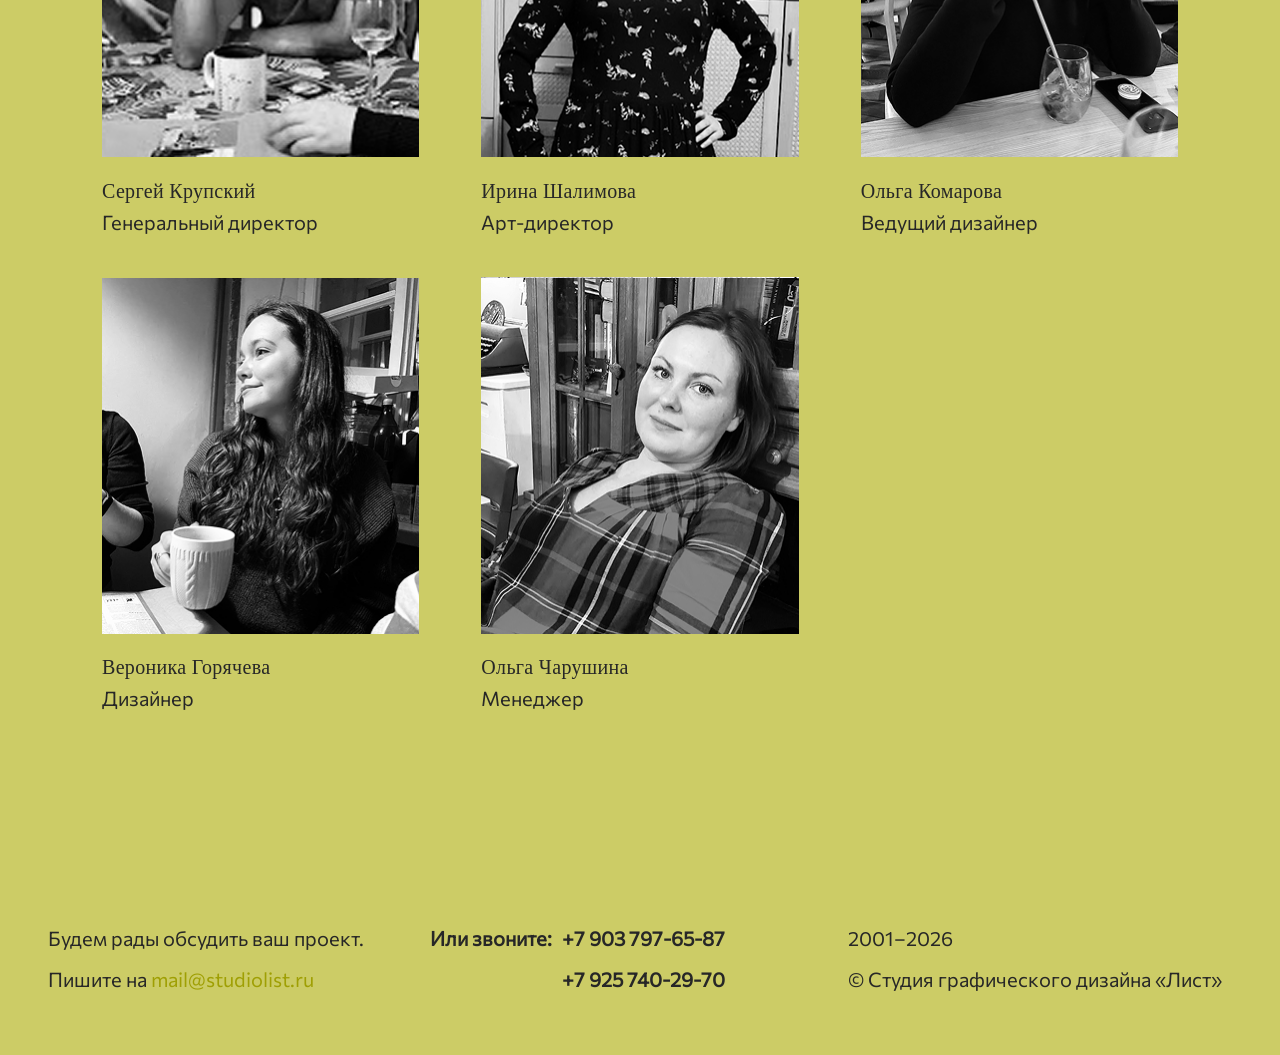
==== commit 020d96a2: "pravki Ika" ====
--- a/about.html
+++ b/about.html
@@ -10,35 +10,36 @@
 </head>
 <body id="about" class="page-content">
     <!-- Header -->
-    <header class="header">
-
-        <div class="container">
-            <nav class="navbar">
-                <a href="index.html" class="logo-link">
-                    <div class="logo">
-                        <div class="img-logo">
-                            <svg width="48" height="48" viewBox="0 0 40 40" fill="none" xmlns="http://www.w3.org/2000/svg">
-                                <path d="M0 0V28.6158L1.47352 24.9114C2.45321 22.2346 3.42493 19.5658 4.40462 16.8811C5.71087 13.2324 6.19673 12.4836 7.25607 10.7787C8.95261 8.06214 10.7845 6.65206 12.7599 6.5724C13.3174 6.5485 13.7794 6.71579 14.1617 7.05835C14.5281 7.40092 14.7431 7.79924 14.7511 8.26927C14.775 8.7632 14.6635 9.16949 14.4484 9.49612C14.1219 9.96614 13.6041 10.2211 12.9112 10.2609L10.3305 10.2211C9.23138 10.2768 8.21983 11.3045 7.31979 13.328C7.30386 13.3679 7.2959 13.3997 7.27997 13.4316L14.7431 30.4402C14.9821 30.942 15.1971 31.2687 15.4042 31.4439C15.7547 31.7228 16.4397 31.9299 17.4592 32.0733V33.3639H15.5954C14.8068 33.1806 13.9546 33.093 13.0307 33.093C12.1864 33.093 11.374 33.1806 10.6014 33.3639H8.72162V32.0733H9.06412C9.41458 32.0733 9.71724 32.0574 9.98009 32.0175C10.2589 31.9697 10.458 31.8821 10.5934 31.7387C10.7129 31.5953 10.7766 31.4121 10.7766 31.189C10.7766 30.9341 10.7129 30.6871 10.5775 30.4402L5.67105 17.5901L1.87176 30.3764C1.81601 30.6075 1.75229 30.8544 1.69654 31.1173C1.69654 31.4041 1.83194 31.6351 2.11868 31.8104C2.39745 31.9857 2.88331 32.0733 3.60016 32.0733H3.81521V33.3639H1.92752C1.40183 33.1806 0.80446 33.093 0.127439 33.093C0.0796495 33.093 0.0398248 33.101 0 33.101V40H40V0H0Z" fill="#9F9F04"/>
-                            </svg>
-                        </div>
-                        <h3 class="title-logo">
-                            Лист
-                        </h3>
-                        <h3 class="text-logo">Студия графического дизайна</h3>
-                    </div>
-                </a>
-                <!-- Хак для мобильного меню (checkbox) -->
-                <input type="checkbox" id="menu-toggle">
-                <label for="menu-toggle" class="menu-icon"></label>
-                
-                <ul class="menu-links">
-                    <li><a href="projects.html">Проекты</a></li>
-                    <li class="active"><a href="about.html">О нас</a></li>
-                    <li><a href="contacts.html">Контакты</a></li>
-                    <li class="lang"><a href="#">EN</a></li>
-                    <div class="underbar"></div>
-                </ul>
-            </nav>
+    <header>
+        <div class="header">
+            <div class="container">
+                <nav class="navbar">
+                    <a href="index.html" class="logo-link">
+                        <div class="logo">
+                            <div class="img-logo">
+                                <svg width="48" height="48" viewBox="0 0 40 40" fill="none" xmlns="http://www.w3.org/2000/svg">
+                                    <path d="M0 0V28.6158L1.47352 24.9114C2.45321 22.2346 3.42493 19.5658 4.40462 16.8811C5.71087 13.2324 6.19673 12.4836 7.25607 10.7787C8.95261 8.06214 10.7845 6.65206 12.7599 6.5724C13.3174 6.5485 13.7794 6.71579 14.1617 7.05835C14.5281 7.40092 14.7431 7.79924 14.7511 8.26927C14.775 8.7632 14.6635 9.16949 14.4484 9.49612C14.1219 9.96614 13.6041 10.2211 12.9112 10.2609L10.3305 10.2211C9.23138 10.2768 8.21983 11.3045 7.31979 13.328C7.30386 13.3679 7.2959 13.3997 7.27997 13.4316L14.7431 30.4402C14.9821 30.942 15.1971 31.2687 15.4042 31.4439C15.7547 31.7228 16.4397 31.9299 17.4592 32.0733V33.3639H15.5954C14.8068 33.1806 13.9546 33.093 13.0307 33.093C12.1864 33.093 11.374 33.1806 10.6014 33.3639H8.72162V32.0733H9.06412C9.41458 32.0733 9.71724 32.0574 9.98009 32.0175C10.2589 31.9697 10.458 31.8821 10.5934 31.7387C10.7129 31.5953 10.7766 31.4121 10.7766 31.189C10.7766 30.9341 10.7129 30.6871 10.5775 30.4402L5.67105 17.5901L1.87176 30.3764C1.81601 30.6075 1.75229 30.8544 1.69654 31.1173C1.69654 31.4041 1.83194 31.6351 2.11868 31.8104C2.39745 31.9857 2.88331 32.0733 3.60016 32.0733H3.81521V33.3639H1.92752C1.40183 33.1806 0.80446 33.093 0.127439 33.093C0.0796495 33.093 0.0398248 33.101 0 33.101V40H40V0H0Z" fill="#9F9F04"/>
+                                </svg>
+                            </div>
+                            <h3 class="title-logo">
+                                Лист
+                            </h3>
+                            <h3 class="text-logo">Студия графического дизайна</h3>
+                        </div>
+                    </a>
+                    <!-- Хак для мобильного меню (checkbox) -->
+                    <input type="checkbox" id="menu-toggle">
+                    <label for="menu-toggle" class="menu-icon"></label>
+                    
+                    <ul class="menu-links">
+                        <li><a href="projects.html">Проекты</a></li>
+                        <li class="active"><a href="about.html">О нас</a></li>
+                        <li><a href="contacts.html">Контакты</a></li>
+                        <li class="lang"><a href="#">EN</a></li>
+                        <div class="underbar"></div>
+                    </ul>
+                </nav>
+            </div>
         </div>
     </header>
 
--- a/assets/styles/main.css
+++ b/assets/styles/main.css
@@ -17,7 +17,6 @@
     --link-menu-color: #9F9F04;
     --logo-tags-color: #CCCC66;
     --bg-img: none;
-    
 }
 
 
@@ -33,7 +32,7 @@
     flex-direction: column;
     min-height: 100vh; /* Минимальная высота - вся видимая область */
     margin: 0;
-    margin-top: 163px;
+    overflow-x: hidden;
 }
 
 body, body .header {
@@ -62,6 +61,9 @@
     margin: 0 auto;
 }
 
+video {
+    clip-path: inset(1px 2px);
+}
 
 a {
     color: var(--link-menu-color);
@@ -93,7 +95,7 @@
     font-size: 32px;
     line-height: 50px;
     color: var(--text-color);
-    letter-spacing: 0.08rem;
+    letter-spacing: 0;
     margin-bottom: 30px;
 }
 
@@ -151,38 +153,47 @@
 
 /* Header */
 
+header {
+    position: relative;
+    margin-bottom: 183px;
+}
+
 .header {
+    position: absolute;
+    top: 15px;
+    left: 0;
+    z-index: 1000;
+    align-items: center;
+    width: 100%;
+
+    /* background: var(--header-color);
+    backdrop-filter: blur(12px);
+    -webkit-backdrop-filter: blur(12px); */
+
+    transition: 
+        transform 0.35s cubic-bezier(.4,0,.2,1),
+        opacity 0.35s ease;
+
+    opacity: 1;
+
+    height: 88px;
+    padding: 20px 0;
+}
+
+.header.hidden {
+    transform: translateY(-100%);
+    opacity: 0;
+}
+.header.is-fixed {
     position: fixed;
     top: 0;
     left: 0;
     width: 100%;
-    z-index: 1000;
-
-    /* background: var(--header-color);
-    backdrop-filter: blur(12px);
-    -webkit-backdrop-filter: blur(12px); */
-
-
-    transition: 
-        transform 0.35s cubic-bezier(.4,0,.2,1),
-        opacity 0.35s ease;
-
-    transform: translateY(0);
-    opacity: 1;
-
-
-    height: 120px;
-    padding-top: 35px;
-
-}
-.header.hidden {
-    transform: translateY(-100%);
-    opacity: 0;
 }
 
 .logo {
     display: flex;
-    height: 48px;
+    align-items: center;
 }
 
 .logo-link{
@@ -194,6 +205,10 @@
     text-decoration: none;
 }
 
+.img-logo {
+    display: flex;
+    align-items: center;
+}
 .img-logo > * {
     width: 48px;
     height: 48px;
@@ -203,9 +218,10 @@
 
 .title-logo,.text-logo {
     letter-spacing: 0.03rem;
-    margin-top: 10px;
-    font-weight: 400;
-    font-size: 19px;
+    margin-top: 0;
+    margin-bottom: 0;
+    font-weight: 400;
+    font-size: 20px;
     font-family: Commissioner, sans-serif;
     font-weight: 400;
     line-height: 30px;
@@ -223,10 +239,11 @@
 .navbar {
     display: flex;
     justify-content: space-between;
+    align-items: center;
 }
 
 .menu-links {
-    margin: 9px 0 0 0;
+    margin: 0;
     list-style: none;
     letter-spacing: 0rem;
     position: relative;
@@ -241,7 +258,7 @@
 .underbar{
   width: 0;
   height: 1px;
-  bottom: 0;
+  bottom: -10px;
   right:0;
   position: absolute;
   transition: 0.5s ease;
@@ -253,6 +270,7 @@
   transition: 0.5s ease;
   font-size: 20px;
     letter-spacing: 0rem;
+    margin: 0;
 }
 
 
@@ -311,7 +329,6 @@
     height: 13px;
     position: relative;
     cursor: pointer;
-    margin-top: 15px;
 }
 .menu-icon::before,
 .menu-icon::after {
@@ -440,10 +457,21 @@
     overflow: hidden;
 }
 
-.gallery-item img {
+.gallery-item img, .gallery-item video {
     width: 100%;
     align-self: center;
   transition: 0.5s ease;
+}
+.gallery-item video {
+    display: block;
+    object-fit: contain;
+    background-color: #fff;
+    margin: 0;
+    padding: 0;
+}
+.gallery-item img:hover, .gallery-item video:hover {
+    transform: scale(1.04);
+
 }
 
 .gallery-row:nth-child(odd) .gallery-item:first-child,
@@ -469,10 +497,6 @@
     margin: 9px 0px 7px;
 }
 
-.gallery-item img:hover {
-    transform: scale(1.04);
-
-}
 
 
 
@@ -853,7 +877,7 @@
     /* General */
 
     body {
-        margin-top: 158px;
+        margin-top: 10px;
     }
 
     .container {
@@ -861,10 +885,13 @@
     }
 
     /* Header */
-
+    header {
+        margin-bottom: 138px;
+    }
     .header {
-        height: 115px;
-        padding-top: 30px;
+        height: 88px;
+        padding: 20px 0;
+        top: 0;
     }
 
     .text-logo {
@@ -875,6 +902,11 @@
     
     .footer-flex-2 {
         width: 100%;
+    }
+    /* Slider */
+
+    .slider-main {
+    margin-top: 30px;
     }
 
     /* Gallery */
@@ -910,30 +942,30 @@
     /* General */
 
     body {
-        margin-top: 110px;
+        margin-top: 5px;
     }
     
     .container {
         padding: 0 20px;
-
+    }
     .page-title {
-        margin: 0 auto;
-        text-align: center;
-    }
+        margin-left: 13px
     }
 
     /* Header */
-
+    header {
+        margin-bottom: 123px;
+    }
     .header {
-        height: 85px;
-        padding-top: 20px;
+        height: 70px;
+        padding: 15px 0;
         font-size: 16px;
     }
 
+    
     .title-logo, .text-logo {
-        margin-top: 5px;
-    }
-    
+        font-size: 18px;
+    }
     .text-logo {
         display: block;
     }
@@ -945,18 +977,20 @@
 
   .menu-links {
     height: 100%;
-    transition: right 0.5s ease;
+    /* transition: right 0.5s ease; */
     position: fixed;
-    right: -370px;
     width: 360px;
     height: 100vh;
     display: flex;
-    top: 65px;
+    right: 0;
+    top: 70px;
     flex-direction: column;
     background-color: var(--logo-tags-color);
     color: #fff;
     z-index: 100;
     padding: 57px 70px;
+    transform: translateX(100%);
+    transition: transform 0.3s ease-in-out;
   }
 
   .menu-links li {
@@ -981,8 +1015,7 @@
 
   /* Показываем меню при клике на checkbox */
     #menu-toggle:checked ~ .menu-links {
-    display: flex;
-    right: 0px;
+    transform: translateX(0);
   }
 
   /* Footer */
@@ -1068,20 +1101,32 @@
 
     /* General */
 
-    body {
-        margin-top: 106px;
-    }
     
     .container, .container-text {
         padding: 0 15px;
     }
-
+    h1 {
+        font-size: 36px;
+    }
     h2 {
+        font-size: 28px;
         margin-bottom: 21px;
     }
     
     h3 {
+        font-size: 20px;
         letter-spacing: 0rem;
+    }
+
+    h4 {
+        font-size: 18px;
+    }
+    h5 {
+        font-size: 18px;
+    }
+
+     ul li, ol li {
+        font-size: 18px;
     }
     
 
@@ -1104,13 +1149,13 @@
 
     /* Header */
     
+    header {
+        margin-bottom: 92px;
+    }
+
     .header {
-        height: 80px;
+        height: 66px;
         font-size: 14px;
-    }
-
-    .title-logo, .text-logo {
-        margin-top: 2px;
     }
     
     .text-logo {
@@ -1120,16 +1165,22 @@
     .img-logo > * {
         width: 36px;
         height: 36px;
-    }
-
-    #menu-toggle, .menu-icon {
-        margin-top: 13px;
+        margin-right: 20px;
+    }
+
+    .menu-links {
+        top: 66px;
     }
 
     /* section */
 
-    .main-title {
+    h1.main-title {
         font-size: 20px;
+        line-height: 25px;
+    }
+
+        .slider-main {
+        margin-top: 20px;
     }
     
     /* Footer */
@@ -1286,21 +1337,23 @@
         margin-left: 0;
         margin-right: 0;
     }
+    .tag-project {
+        font-size: 10px;
+    }
 }
 
 @media screen and (max-width: 360px) {
 
     /* General */
 
-    body {
-        margin-top: 96px;
-    }
-    
     .container {
         padding: 0 10px;
     }
     
     /* Header */
+    header {
+        margin-bottom: 82px;
+    }
 
     .header {
         height: 80px;
